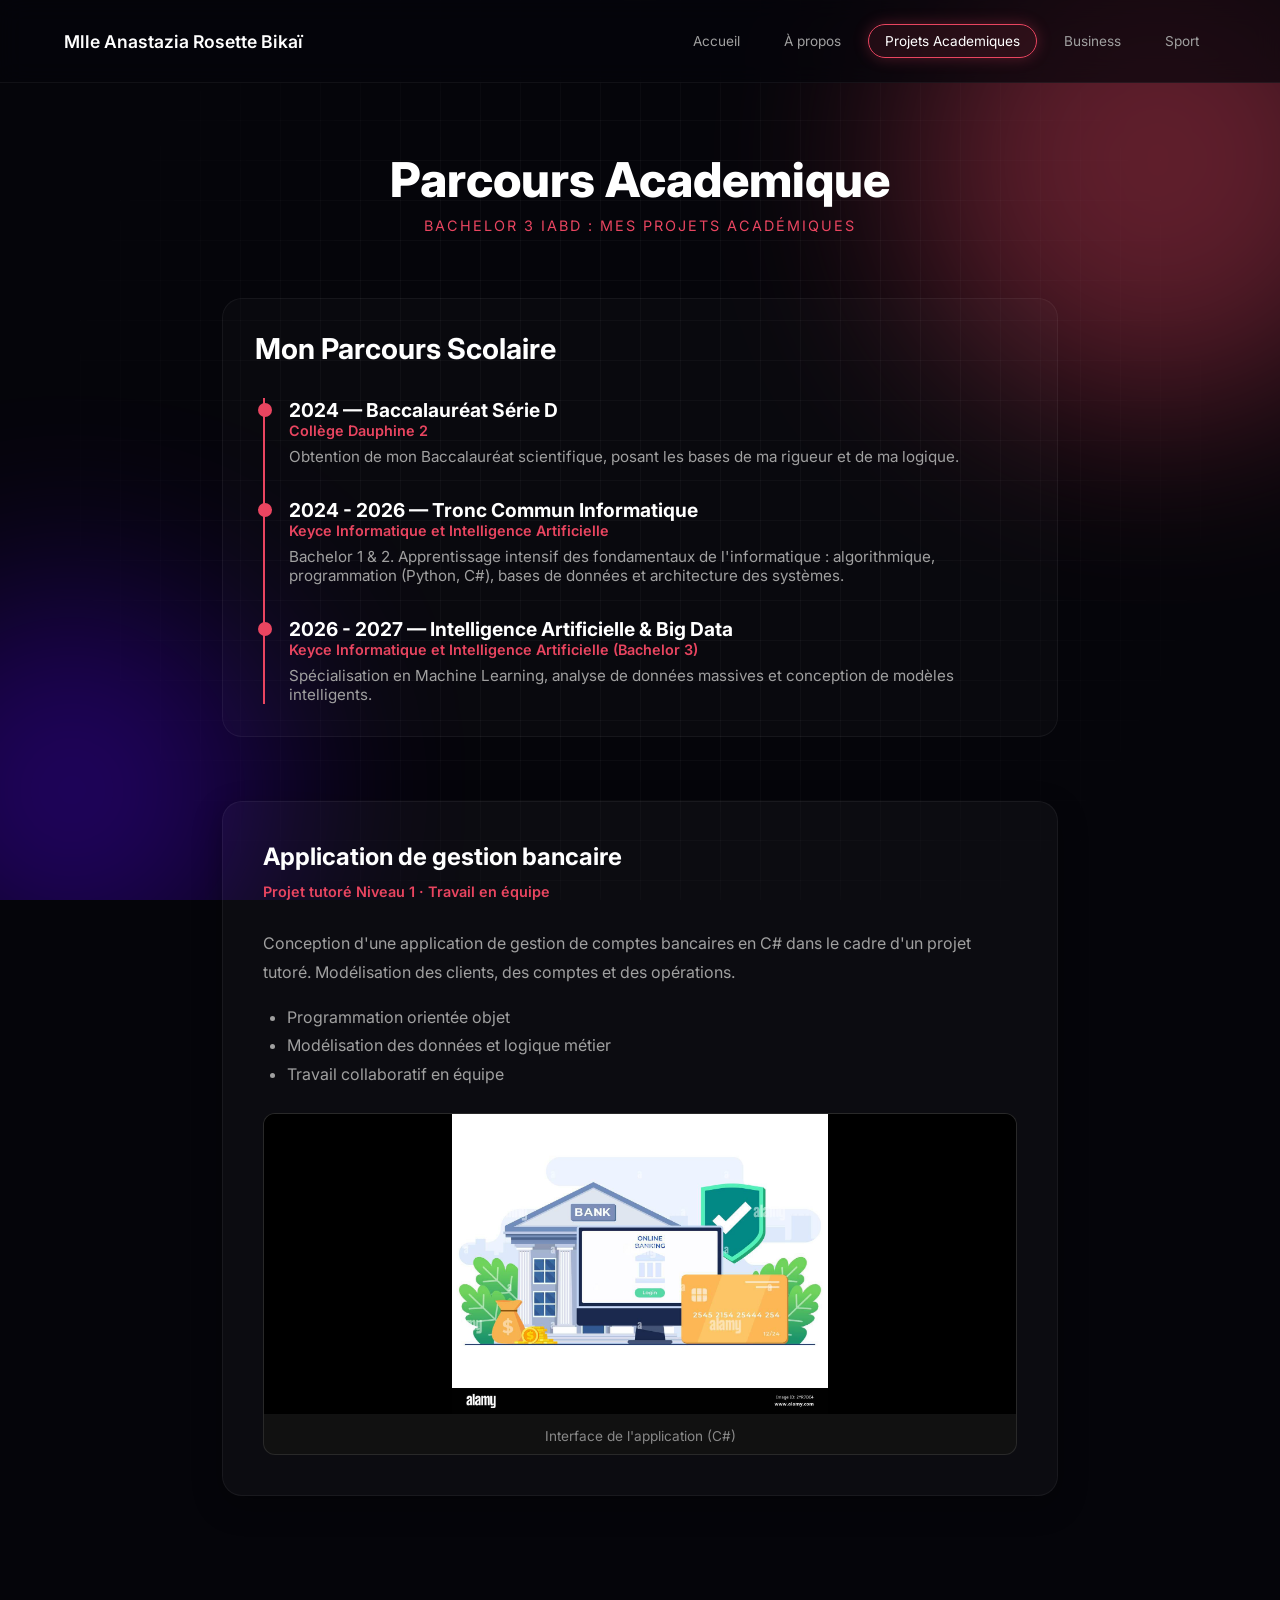
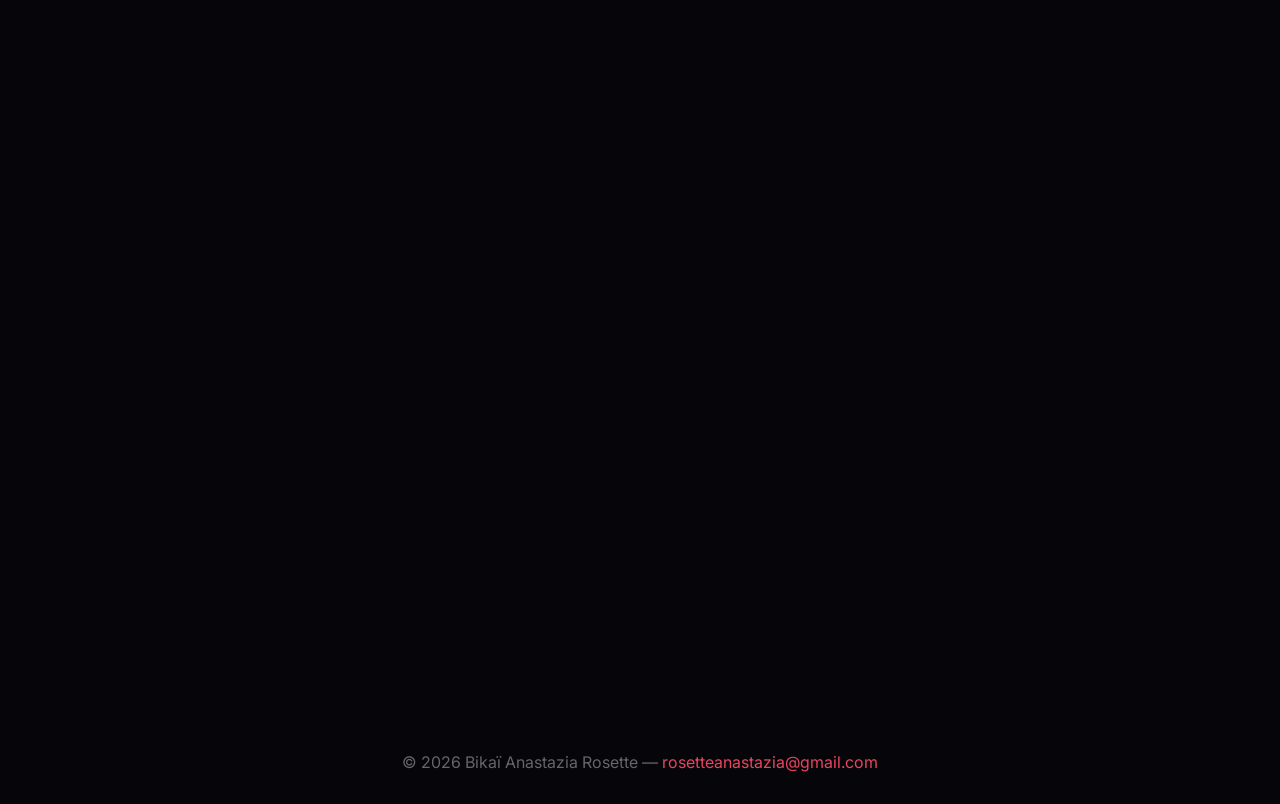
==== ecole.html @ e81abc1c "Premier envoi de mon portfolio" ====
<!DOCTYPE html>
<html lang="fr">
<head>
  <meta charset="UTF-8">
  <meta name="viewport" content="width=device-width, initial-scale=1.0">
  <title>Projets Académiques — Bikaï Anastazia Rosette</title>
  <link rel="stylesheet" href="style.css">
  <link href="https://fonts.googleapis.com/css2?family=Inter:wght@300;400;600;800&display=swap" rel="stylesheet">
  
  <!-- STYLE PROPRE POUR CETTE PAGE -->
  <style>
    .page-ecole-container {
      max-width: 900px;
      margin: 0 auto;
      padding: 150px 2rem 4rem 2rem;
      position: relative;
      z-index: 10;
    }
    
    .page-title {
      text-align: center;
      margin-bottom: 4rem;
    }
    .page-title h1 {
      font-size: 3rem;
      color: #fff;
      font-weight: 800;
      margin-bottom: 0.5rem;
    }
    .page-title p {
      color: #e94560;
      text-transform: uppercase;
      letter-spacing: 2px;
      font-size: 0.9rem;
    }

    /* LE STYLE DES CARTES (Très pro) */
    .projet-card {
      background: rgba(255, 255, 255, 0.03); /* Fond très léger */
      border: 1px solid rgba(255, 255, 255, 0.05);
      border-radius: 20px;
      padding: 2.5rem;
      margin-bottom: 3rem;
      box-shadow: 0 10px 30px rgba(0, 0, 0, 0.3);
    }

    .projet-card h3 {
      font-size: 1.5rem;
      color: #fff;
      margin-bottom: 0.5rem;
    }

    .projet-card .meta {
      color: #e94560;
      font-size: 0.9rem;
      font-weight: 600;
      margin-bottom: 1.5rem;
    }

    .projet-card p {
      color: #a0a0a0;
      line-height: 1.8;
      margin-bottom: 1rem;
    }
    
    .projet-card ul {
      color: #a0a0a0;
      margin-left: 1.5rem;
      margin-bottom: 1.5rem;
      line-height: 1.8;
    }

    /* LES IMAGES */
    .projet-images {
      display: flex;
      flex-wrap: wrap;
      gap: 1rem;
      margin-top: 1.5rem;
    }
    .projet-images figure {
      flex: 1;
      min-width: 250px;
      background: #111;
      border-radius: 12px;
      overflow: hidden;
      border: 1px solid rgba(255,255,255,0.1);
    }
    .projet-images img {
      width: 100%;
      height: auto;
      max-height: 300px;
      object-fit: contain; /* L'image est entière, pas coupée */
      background: #000;
    }
    .projet-images figcaption {
      text-align: center;
      font-size: 0.85rem;
      color: #888;
      padding: 10px;
    }

    /* ANIMATION (Apparition en cascade) */
    .element-anime {
      opacity: 0;
      transform: translateY(30px);
      transition: opacity 1s ease-out, transform 1s ease-out;
    }
    .element-anime.visible {
      opacity: 1;
      transform: translateY(0);
    }
  </style>
</head>
<body class="page-accueil">

  <div class="tech-background">
    <div class="glow-orb orb-1"></div>
    <div class="glow-orb orb-2"></div>
    <div class="grid-overlay"></div>
  </div>

  <nav class="navbar">
    <div class="logo">Mlle Anastazia Rosette Bikaï</div>
    <div class="nav-buttons">
      <a href="index.html" class="nav-btn">Accueil</a>
      <a href="apropos.html" class="nav-btn">À propos</a>
      <a href="ecole.html" class="nav-btn active">Projets Academiques</a>
      <a href="business.html" class="nav-btn">Business</a>
      <a href="sport.html" class="nav-btn">Sport</a>
    </div>
  </nav>

  <div class="page-ecole-container">
    
    <header class="page-title element-anime">
      <h1>Parcours Academique</h1>
      <p>Bachelor 3 IABD : Mes projets académiques</p>
    </header>
        <!-- ========================================== -->
    <!-- TON PARCOURS SCOLAIRE (TIMELINE)           -->
    <!-- ========================================== -->
    <div class="element-anime" style="margin-bottom: 4rem; background: rgba(255,255,255,0.02); padding: 2rem; border-radius: 20px; border: 1px solid rgba(255,255,255,0.05);">
      <h2 style="color: #fff; font-size: 1.8rem; margin-bottom: 2rem;">Mon Parcours Scolaire</h2>
      
      <div style="border-left: 2px solid #e94560; padding-left: 1.5rem; margin-left: 0.5rem;">
        
        <!-- Étape 1 : Bac -->
        <div style="margin-bottom: 2rem; position: relative;">
          <div style="position: absolute; left: -1.95rem; top: 5px; width: 14px; height: 14px; background: #e94560; border-radius: 50%;"></div>
          <h3 style="color: #fff; font-size: 1.2rem;">2024 — Baccalauréat Série D</h3>
          <p style="color: #e94560; font-weight: 600; font-size: 0.9rem; margin-bottom: 0.5rem;">Collège Dauphine 2</p>
          <p style="color: #a0a0a0; font-size: 0.95rem;">Obtention de mon Baccalauréat scientifique, posant les bases de ma rigueur et de ma logique.</p>
        </div>

        <!-- Étape 2 : Tronc Commun -->
        <div style="margin-bottom: 2rem; position: relative;">
          <div style="position: absolute; left: -1.95rem; top: 5px; width: 14px; height: 14px; background: #e94560; border-radius: 50%;"></div>
          <h3 style="color: #fff; font-size: 1.2rem;">2024 - 2026 — Tronc Commun Informatique</h3>
          <p style="color: #e94560; font-weight: 600; font-size: 0.9rem; margin-bottom: 0.5rem;">Keyce Informatique et Intelligence Artificielle</p>
          <p style="color: #a0a0a0; font-size: 0.95rem;">Bachelor 1 & 2. Apprentissage intensif des fondamentaux de l'informatique : algorithmique, programmation (Python, C#), bases de données et architecture des systèmes.</p>
        </div>

        <!-- Étape 3 : Bachelor 3 -->
        <div style="position: relative;">
          <div style="position: absolute; left: -1.95rem; top: 5px; width: 14px; height: 14px; background: #e94560; border-radius: 50%;"></div>
          <h3 style="color: #fff; font-size: 1.2rem;">2026 - 2027 — Intelligence Artificielle & Big Data</h3>
          <p style="color: #e94560; font-weight: 600; font-size: 0.9rem; margin-bottom: 0.5rem;">Keyce Informatique et Intelligence Artificielle (Bachelor 3)</p>
          <p style="color: #a0a0a0; font-size: 0.95rem;">Spécialisation en Machine Learning, analyse de données massives et conception de modèles intelligents.</p>
        </div>

      </div>
    </div>
    <!-- ========================================== -->

    <!-- PROJET 1 -->

    <!-- PROJET 1 -->
    <div class="projet-card element-anime">
      <h3>Application de gestion bancaire</h3>
      <p class="meta">Projet tutoré Niveau 1 · Travail en équipe</p>
      <p>Conception d'une application de gestion de comptes bancaires en C# dans le cadre d'un projet tutoré. Modélisation des clients, des comptes et des opérations.</p>
      <ul>
        <li>Programmation orientée objet</li>
        <li>Modélisation des données et logique métier</li>
        <li>Travail collaboratif en équipe</li>
      </ul>
      <div class="projet-images">
        <figure>
          <img src="images/ecole_banque.jpg" alt="Capture de l'application bancaire">
          <figcaption>Interface de l'application (C#)</figcaption>
        </figure>
      </div>
    </div>

    <!-- PROJET 2 -->
    <div class="projet-card element-anime">
      <h3>Projet GitHur Tronc Commun Informatique</h3>
      <p class="meta">Projet de Niveau 1 Réalisé en tronc commun informatique</p>
      <p>Réalisation d'un projet de travaux pratique en Github dans le cadre du tronc commun en informatique de niveau 1. Ce projet nous a permis de mettre en pratique les notions de base en programmation et en résolution de problèmes.</p>
      <ul>
        <li>Niveau : 1ère année (Tronc commun informatique)</li>
        <li>Travail en équipe et gestion de projet</li>
      </ul>
      <div class="projet-images">
        <figure>
          <img src="images/projet_groupe_github.png" alt="Aperçu du projet TPGITHUBR">
          <figcaption>Vue du projet de groupe en Tronc commun Niveau 1</figcaption>
        </figure>
      </div>
    </div>

    <!-- PROJET 3 -->
    <div class="projet-card element-anime">
      <h3>Création Graphique (Adobe Photoshop)</h3>
      <p class="meta">Projet scolaire · Design & Communication</p>
      <p>Apprentissage et maîtrise d'Adobe Photoshop pour la conception de supports de communication visuelle (flyers, affiches).</p>
      <ul>
        <li>Retouche d'images et création de visuels</li>
        <li>Mise en page et choix typographiques</li>
      </ul>
      <div class="projet-images">
        <figure>
          <img src="images/HOLL.png" alt="Flyer Photoshop 1">
          <figcaption>Réalisation d'un Hollock</figcaption>
        </figure>
        <figure>
          <img src="images/FF2.jpg" alt="Flyer Photoshop 2">
          <figcaption>Réalisation d'un flyer de grille de prix</figcaption>
        </figure>
        <figure>
          <img src="images/FF1.jpg" alt="Flyer Photoshop 3">
          <figcaption>Réalisation d'un flyer Publicitaire</figcaption>
        </figure>
      </div>
    </div>

    <!-- PROJET 4 -->
    <div class="projet-card element-anime">
      <h3>Algorithmique : Les Arbres de Décisionnel</h3>
      <p class="meta">Projet réalisé sous Code::Blocks · Application Console</p>
      <p>Étude et mise en pratique des notions d'arbres de décision vues en cours d'algorithmique. Réalisation d'exercices et de codes en langage C via l'interface Code::Blocks en mode console.</p>
      <ul>
        <li>Compréhension des structures de données (arbres)</li>
        <li>Mise en pratique de la logique algorithmique</li>
        <li>Exercices codés et exécutés en mode console</li>
      </ul>
      <div class="projet-images">
        <figure>
          <img src="images/code_algo.png" alt="Code algorithme">
          <figcaption>Aperçu du code utilisé</figcaption>
        </figure>
        <figure>
          <img src="images/resul.png" alt="Résultat">
          <figcaption>Aperçu du résultat à l'exécution</figcaption>
        </figure>
      </div>
    </div>

    <!-- PROJET 5 -->
    <div class="projet-card element-anime">
      <h3>À venir Projets IA</h3>
      <p class="meta">En cours d'apprentissage</p>
      <p>Cette section accueillera mes futurs projets en intelligence artificielle : machine learning, analyse de données, chatbots, etc...</p>
    </div>

    <!-- BOUTONS CONTACT -->
    <div class="element-anime" style="text-align: center; margin-top: 3rem; display: flex; justify-content: center; gap: 1rem; flex-wrap: wrap;">
      <a href="https://github.com/rosettegift" target="_blank" style="padding: 0.8rem 2rem; border-radius: 8px; text-decoration: none; font-weight: 700; background-color: #fff; color: #000;">Voir mon GitHub</a>
      <a href="https://wa.me/237683245860" target="_blank" style="padding: 0.8rem 2rem; border-radius: 8px; text-decoration: none; font-weight: 700; background-color: #25D366; color: #fff;">WhatsApp</a>
      <a href="mailto:rosetteanastazia@gmail.com" style="padding: 0.8rem 2rem; border-radius: 8px; text-decoration: none; font-weight: 700; background-color: #e94560; color: #fff;">Email</a>
    </div>

  </div>

  <footer style="position: relative; z-index: 10; text-align: center; padding: 2rem; color: #666; margin-top: 4rem;">
    <p>© 2026 Bikaï Anastazia Rosette — <a href="mailto:rosetteanastazia@gmail.com" style="color: #e94560; text-decoration: none;">rosetteanastazia@gmail.com</a></p>
  </footer>

  <script>
    document.addEventListener("DOMContentLoaded", function() {
      const elements = document.querySelectorAll('.element-anime');
      elements.forEach((el, index) => {
        setTimeout(() => {
          el.classList.add('visible');
        }, 300 + (index * 600)); // Apparition fluide, une par une
      });
    });
  </script>

</body>
</html>
---- style.css ----
/* =========================================
   RESET ET BASE
   ========================================= */
* {
  margin: 0;
  padding: 0;
  box-sizing: border-box;
}

body {
  font-family: 'Inter', sans-serif;
  background-color: #05050a;
  color: #e0e0e0;
  overflow-x: hidden;
}

/* =========================================
   FOND ANIMÉ (Grille et lumières)
   ========================================= */
.tech-background {
  position: fixed; top: 0; left: 0;
  width: 100vw; height: 100vh;
  z-index: -1;
  background-color: #05050a;
  overflow: hidden;
}

.glow-orb {
  position: absolute; border-radius: 50%;
  filter: blur(100px); opacity: 0.4;
}
.orb-1 { width: 500px; height: 500px; background: #e94560; top: -10%; right: -10%; animation: floatOrb 15s infinite alternate ease-in-out; }
.orb-2 { width: 400px; height: 400px; background: #4a00e0; bottom: -10%; left: -10%; animation: floatOrb 20s infinite alternate-reverse ease-in-out; }

.grid-overlay {
  position: absolute; top: 0; left: 0; width: 100%; height: 100%;
  background-image: 
    linear-gradient(rgba(255, 255, 255, 0.03) 1px, transparent 1px),
    linear-gradient(90deg, rgba(255, 255, 255, 0.03) 1px, transparent 1px);
  background-size: 40px 40px;
  animation: moveGrid 20s linear infinite;
  mask-image: radial-gradient(circle at center, black 40%, transparent 80%);
  -webkit-mask-image: radial-gradient(circle at center, black 40%, transparent 80%);
}

@keyframes floatOrb {
  0% { transform: translate(0, 0) scale(1); }
  100% { transform: translate(-50px, 50px) scale(1.2); }
}
@keyframes moveGrid {
  0% { background-position: 0 0; }
  100% { background-position: 40px 40px; }
}

/* =========================================
   NAVIGATION
   ========================================= */
.navbar {
  display: flex; justify-content: space-between; align-items: center;
  padding: 1.5rem 5%; position: fixed; top: 0; width: 100%; z-index: 100;
  background: rgba(5, 5, 10, 0.7); backdrop-filter: blur(12px);
  border-bottom: 1px solid rgba(255, 255, 255, 0.05);
}

.logo { font-size: 1.1rem; font-weight: 600; color: #fff; }
.nav-buttons { display: flex; gap: 10px; }

.nav-btn {
  text-decoration: none; color: #a0a0a0; font-size: 0.85rem;
  padding: 8px 16px; border-radius: 20px; border: 1px solid transparent; transition: all 0.3s ease;
}
.nav-btn:hover, .nav-btn.active {
  color: #fff; background: rgba(233, 69, 96, 0.1); border-color: #e94560;
  box-shadow: 0 0 15px rgba(233, 69, 96, 0.3);
}

/* =========================================
   STRUCTURE EN 2 COLONNES (Photo à gauche, Texte à droite)
   ========================================= */

.hero-split {
  display: flex;
  align-items: center;
  justify-content: space-between;
  min-height: 100vh;
  padding: 120px 10% 0 10%;
  gap: 5rem;
  position: relative;
  z-index: 10;
}

/* --- La photo à gauche --- */
.hero-image-wrapper {
  flex: 1;
  display: flex;
  justify-content: flex-start; /* Colle la photo à gauche */
  height: 80vh;
}

.hero-photo {
  width: 100%;
  max-width: 400px;
  height: 100%;
  object-fit: cover;
  border-radius: 20px;
  border: 1px solid rgba(255, 255, 255, 0.1);
  box-shadow: 0 20px 50px rgba(0, 0, 0, 0.8), 0 0 30px rgba(233, 69, 96, 0.2);
}

/* --- Le texte à droite --- */
.hero-text {
  flex: 1;
  text-align: left;
}

.hero-text h1 {
  font-size: 3.5rem;
  line-height: 1.1;
  color: #fff;
  font-weight: 800;
  margin-bottom: 0.5rem;
}

.text-outline {
  color: transparent;
  -webkit-text-stroke: 1px #fff;
}

.hero-text .subtitle {
  font-size: 1rem;
  color: #e94560;
  font-weight: 600;
  text-transform: uppercase;
  letter-spacing: 2px;
  margin-bottom: 1.5rem;
}

.hero-text .description {
  font-size: 1.1rem;
  color: #a0a0a0;
  margin-bottom: 2.5rem;
  line-height: 1.8;
}

/* =========================================
   BOUTONS
   ========================================= */
.social-buttons {
  display: flex; gap: 1rem; flex-wrap: wrap; justify-content: center; /* Centre les boutons */
}

.btn {
  padding: 0.8rem 1.8rem; border-radius: 8px; text-decoration: none;
  font-weight: 600; transition: all 0.3s ease; font-size: 0.9rem;
}

.btn-social {
  background: rgba(255, 255, 255, 0.05); color: #fff; 
  border: 1px solid rgba(255, 255, 255, 0.1); backdrop-filter: blur(5px);
}

.btn-social:hover {
  border-color: #e94560; color: #e94560; transform: translateY(-2px); background: rgba(233, 69, 96, 0.1);
}

/* =========================================
   IMAGE
   ========================================= */
.hero-image-wrapper {
  flex: 1; /* Prend l'autre moitié de l'espace */
  display: flex;
  justify-content: flex-end; /* Colle la photo à droite */
  align-items: center;
  height: 100%; /* Prend toute la hauteur */
}

.hero-photo {
  width: 100%;
  max-width: 450px; /* Largeur max de la photo */
  height: 80vh; /* La photo prend 80% de la hauteur de l'écran */
  object-fit: cover; /* Remplit le cadre sans déformer */
  border-radius: 20px;
  border: 1px solid rgba(255, 255, 255, 0.1);
  box-shadow: 0 20px 50px rgba(0, 0, 0, 0.8), 0 0 30px rgba(233, 69, 96, 0.2);
}


/* =========================================
   ANIMATION D'APPARITION (Fade In Up)
   ========================================= */

.fade-in-up {
  opacity: 0;
  transform: translateY(30px);
  animation: slideUp 0.8s cubic-bezier(0.16, 1, 0.3, 1) forwards;
}

.delay-1 { animation-delay: 0.2s; }
.delay-2 { animation-delay: 0.4s; }

@keyframes slideUp {
  to {
    opacity: 1;
    transform: translateY(0);
  }
}

/* Responsive mobile */
@media (max-width: 900px) {
.hero-split {
  display: flex;
  align-items: center; /* Aligne le texte et la photo au milieu verticalement */
  justify-content: space-between;
  min-height: 100vh; /* Prend toute la hauteur de l'écran */
  padding: 0 5%; /* Réduit un peu les marges sur les côtés */
  gap: 4rem;
  position: relative;
  z-index: 10;
}
  .navbar { flex-direction: column; gap: 1rem; }
  .hero-text h1 { font-size: 2.5rem; }
}
.hero-text {
  flex: 1; /* Prend la moitié de l'espace */
  max-width: 600px;
  text-align: left; /* Aligne à gauche */
  display: flex;
  flex-direction: column;
  align-items: flex-start;
}

/* =========================================
  BOUTONS AVEC COULEURS
   ========================================= */
.social-buttons {
  display: flex;
  gap: 1rem;
  flex-wrap: wrap;
  justify-content: flex-start; /* Aligne les boutons à gauche */
  margin-top: 2rem;
}

.btn {
  padding: 0.8rem 2rem;
  border-radius: 8px;
  text-decoration: none;
  font-weight: 700;
  transition: all 0.3s ease;
  font-size: 1rem;
  display: inline-block;
  border: none;
}

/* Bouton WhatsApp : Vert officiel */
.btn-whatsapp {
  background-color: #25D366; 
  color: #fff;
  box-shadow: 0 4px 15px rgba(37, 211, 102, 0.3);
}

.btn-whatsapp:hover {
  background-color: #1da851;
  transform: translateY(-3px);
  box-shadow: 0 8px 25px rgba(37, 211, 102, 0.5);
}

/* Bouton Email : Ta couleur Rose */
.btn-email {
  background-color: #e94560; 
  color: #fff;
  box-shadow: 0 4px 15px rgba(233, 69, 96, 0.3);
}

.btn-email:hover {
  background-color: #c73652;
  transform: translateY(-3px);
  box-shadow: 0 8px 25px rgba(233, 69, 96, 0.5);
}

/* =========================================
   PAGE À PROPOS (DESIGN 2 COLONNES)
   ========================================= */

.about-layout {
  display: flex;
  gap: 4rem; 
  align-items: center; /* Centre la photo et le texte sur la même ligne */
  text-align: left;
  margin-top: 2rem;
}

.about-layout {
  display: flex;
  gap: 4rem; 
  align-items: center; /* Centre la photo et le texte sur la même ligne */
  text-align: left;
  margin-top: 2rem;
}

/* La colonne de gauche (Photo) */
.about-image-col {
  flex: 0 0 350px; 
}

.about-photo {
  width: 100%;
  max-width: 350px; /* Ajuste la taille de la photo ici */
  height: auto;
  border-radius: 20px; 
  border: 2px solid rgba(255, 255, 255, 0.1);
  box-shadow: 0 15px 40px rgba(0, 0, 0, 0.5), 0 0 20px rgba(233, 69, 96, 0.2);
}

/* La colonne de droite (Texte) */
.about-text-col {
  flex: 1; 
  display: flex;
  flex-direction: column;
  justify-content: center; 
}

/* Animation d'apparition fluide */
.fade-in-up {
  opacity: 0;
  transform: translateY(30px);
  animation: slideUp 0.8s cubic-bezier(0.16, 1, 0.3, 1) forwards;
}

@keyframes slideUp {
  to {
    opacity: 1;
    transform: translateY(0);
  }
}

.about-text-col p {
  font-size: 1.05rem;
  line-height: 1.8;
  color: #a0a0a0; /* Gris clair pour le texte */
  margin-bottom: 1.2rem;
}

.about-text-col strong {
  color: #ffffff; /* Met les mots importants en blanc pur */
}

.about-text-col .intro-text {
  font-size: 1.15rem;
  color: #ffffff;
  margin-bottom: 1.5rem;
}

/* Le message de fin */
.about-conclusion-box {
  margin-top: 3rem;
  padding-top: 2rem;
  border-top: 1px solid rgba(255, 255, 255, 0.1);
}


.about .conclusion {
  border-left: 4px solid #e94560;
  padding-left: 1.5rem;
  color: #a0a0a0;
  font-size: 1.05rem;
  line-height: 1.8;
  font-style: italic;
}

/* Responsive téléphone */
@media (max-width: 768px) {
  .about-layout {
    flex-direction: column; 
    text-align: center; 
    gap: 2rem;
  }
  .about-image-col {
    flex: 0 0 auto;
    width: 100%;
    max-width: 250px;
    margin: 0 auto;
  }
  .about .conclusion {
    border-left: none;
    border-top: 3px solid #e94560;
    padding-left: 0;
    padding-top: 1rem;
    text-align: center;
  }
}

/* =========================================
   DÉFILEMENT FLUIDE (SMOOTH SCROLL)
   ========================================= */
html {
  scroll-behavior: smooth; /* C'est la ligne magique qui rend le défilement fluide */
}

/* On s'assure que les sections ont de l'espace et une hauteur minimum */
section {
  min-height: 100vh;
  display: flex;
  flex-direction: column;
  justify-content: center;
  position: relative;
  z-index: 10;
}

/* Ajustement pour que le menu fixe ne cache pas le haut des sections */
#accueil, #apropos, #ecole, #business, #sport {
  scroll-margin-top: 100px;
}

/* =========================================
   INDICATEUR DE SCROLL (Flèche animée)
   ========================================= */
.scroll-indicator {
  position: absolute;
  bottom: 30px; left: 50%;
  transform: translateX(-50%);
  display: flex; flex-direction: column;
  align-items: center; gap: 10px;
  opacity: 0.7; font-size: 0.8rem; color: #fff;
  z-index: 20;
}

.arrow {
  width: 15px; height: 15px;
  border-right: 2px solid #e94560;
  border-bottom: 2px solid #e94560;
  transform: rotate(45deg);
  animation: bounce 2s infinite;
}

@keyframes bounce {
  0%, 20%, 50%, 80%, 100% { transform: translateY(0) rotate(45deg); }
  40% { transform: translateY(-10px) rotate(45deg); }
  60% { transform: translateY(-5px) rotate(45deg); }
}

html {
  scroll-behavior: smooth;
}

section {
  min-height: 100vh;
  display: flex;
  flex-direction: column;
  justify-content: center;
  position: relative;
  z-index: 10;
}

#accueil, #apropos, #ecole, #business, #sport {
  scroll-margin-top: 100px; 
}


/* L'animation de base : plus lente (1.5s au lieu de 0.8s) */
.fade-in-up {
  opacity: 0;
  transform: translateY(40px);
  /* L'animation dure maintenant 2.5 secondes */
  animation: slideUp 2.5s cubic-bezier(0.16, 1, 0.3, 1) forwards;
}

@keyframes slideUp {
  to {
    opacity: 1;
    transform: translateY(0);
  }
}

/* --- LES DÉLAIS (à ajouter dans ton HTML) --- */

/* Le titre apparaît après 0.5s */
.delay-1 { animation-delay: 0.5s; }

/* La description apparaît après 2s (le temps de lire le titre) */
.delay-2 { animation-delay: 2s; }

/* Les boutons apparaissent après 3.5s */
.delay-3 { animation-delay: 3.5s; }

/* La photo apparaît après 4.5s */
.delay-4 { animation-delay: 4.5s; }

    <!-- TEXTE A GAUCHE -->
    <div id="mon-texte">
      <h1 class="fade-in-up delay-1" style="...">Bikaï Anastazia...</h1>
      <p class="fade-in-up delay-2" style="...">Étudiante en Intelligence...</p>
      <div class="fade-in-up delay-3" style="...">[Boutons]</div>
    </div>

    <!-- PHOTO A DROITE -->
    <div id="mon-image-box" class="fade-in-up delay-4">
      <img src="images/pp.jpeg" alt="...">
    </div>

/* =========================================
   CORRECTION DU CARROUSEL BUSINESS (Images entières)
========================================= */

.carrousel-articles {
  display: flex;
  gap: 1.5rem;
  overflow-x: auto;
  padding: 1rem 0;
  scroll-snap-type: x mandatory;
}

.article-item {
  flex: 0 0 auto;
  width: 220px; /* Largeur de la carte */
  background: rgba(255, 255, 255, 0.03); /* Fond sombre transparent */
  border: 1px solid rgba(255, 255, 255, 0.08);
  border-radius: 15px;
  overflow: hidden;
  scroll-snap-align: start;
  display: flex;
  flex-direction: column;
}

.article-item img {
  width: 100%;
  height: 200px; /* Hauteur fixe pour l'image */
  object-fit: contain; /* C'EST LA LIGNE MAGIQUE : L'image est entière, pas coupée */
  background-color: #fff; /* Fond blanc derrière l'image pour bien la voir */
  padding: 10px; /* Un peu d'espace autour de l'image */
}

.article-item p {
  font-size: 0.85rem;
  color: #e0e0e0;
  padding: 15px 10px;
  text-align: center;
  margin: 0;
  font-weight: 500;
  display: -webkit-box;
  -webkit-line-clamp: 3; /* Limite le texte à 3 lignes max */
  -webkit-box-orient: vertical;
  overflow: hidden;
}

/* =========================================
   PAGE BUSINESS (Design Pro & Animé)
   ========================================= */

.container-business {
  max-width: 1000px;
  margin: 0 auto;
  padding: 150px 2rem 4rem 2rem;
  position: relative;
  z-index: 10;
}

/* En-tête de la page */
.header-business {
  text-align: center;
  margin-bottom: 3rem;
}
.header-business h1 {
  font-size: 3rem;
  color: #fff;
  font-weight: 800;
  margin: 0;
}
.header-business p {
  color: #e94560;
  text-transform: uppercase;
  letter-spacing: 2px;
  font-size: 0.9rem;
  margin-top: 0.5rem;
}

/* La grande carte */
.carte-business {
  background: rgba(255, 255, 255, 0.03);
  border: 1px solid rgba(255, 255, 255, 0.08);
  border-radius: 20px;
  padding: 2.5rem;
  margin-bottom: 3rem;
  box-shadow: 0 10px 30px rgba(0, 0, 0, 0.3);
}

/* En-tête ANA'S SHOP */
.entete-anas-shop {
  text-align: center;
  margin-bottom: 1.5rem;
}
.entete-anas-shop img {
  max-width: 120px;
  border-radius: 15px;
}
.entete-anas-shop h3 {
  color: #fff;
  font-size: 1.8rem;
  margin: 1rem 0 0.5rem 0;
}
.sous-titre-anas {
  color: #e94560;
  font-weight: 600;
  margin: 0;
}
.description-anas {
  color: #a0a0a0;
  max-width: 600px;
  margin: 0.5rem auto 0 auto;
}

.titre-articles {
  text-align: center;
  color: #fff;
  font-size: 1.2rem;
  margin: 2rem 0 1rem 0;
}

/* LA GRILLE D'ARTICLES (C'est ça que tu veux) */
.grille-articles {
  display: grid;
  grid-template-columns: repeat(auto-fill, minmax(160px, 1fr));
  gap: 15px;
  margin-top: 1.5rem;
}

.carte-article {
  background: #fff;
  border-radius: 12px;
  overflow: hidden;
  text-align: center;
  transition: transform 0.3s ease;
}

.carte-article:hover {
  transform: translateY(-5px);
}

.carte-article img {
  width: 100%;
  height: 150px;
  object-fit: contain; /* L'image est entière ! */
  background: #fff;
  padding: 5px;
  box-sizing: border-box;
}

.carte-article p {
  padding: 10px;
  color: #333;
  font-size: 0.85rem;
  font-weight: bold;
  margin: 0;
}

/* En-tête Boostage */
.entete-boost {
  text-align: center;
  margin-bottom: 2rem;
}
.entete-boost h3 {
  color: #fff;
  font-size: 1.8rem;
  margin: 0 0 0.5rem 0;
}
.entete-boost p {
  color: #e94560;
  font-weight: 600;
  margin: 0;
}

/* Galerie Boostage */
.galerie-boost {
  display: flex;
  gap: 20px;
  justify-content: center;
  flex-wrap: wrap;
}
.galerie-boost figure {
  background: #fff;
  padding: 10px;
  border-radius: 12px;
  margin: 0;
  max-width: 300px;
  width: 100%;
}
.galerie-boost img {
  width: 100%;
  height: 200px;
  object-fit: contain;
}
.galerie-boost figcaption {
  text-align: center;
  color: #333;
  font-weight: bold;
  margin-top: 10px;
}

/* Footer */
.footer-business {
  text-align: center;
  padding: 2rem;
  color: #666;
  position: relative;
  z-index: 10;
}
.footer-business a {
  color: #e94560;
  text-decoration: none;
}

/* L'ANIMATION (Invisible au début, puis apparaît) */
.element-anime {
  opacity: 0;
  transform: translateY(30px);
  transition: opacity 1s ease-out, transform 1s ease-out;
}
.element-anime.visible {
  opacity: 1;
  transform: translateY(0);
}
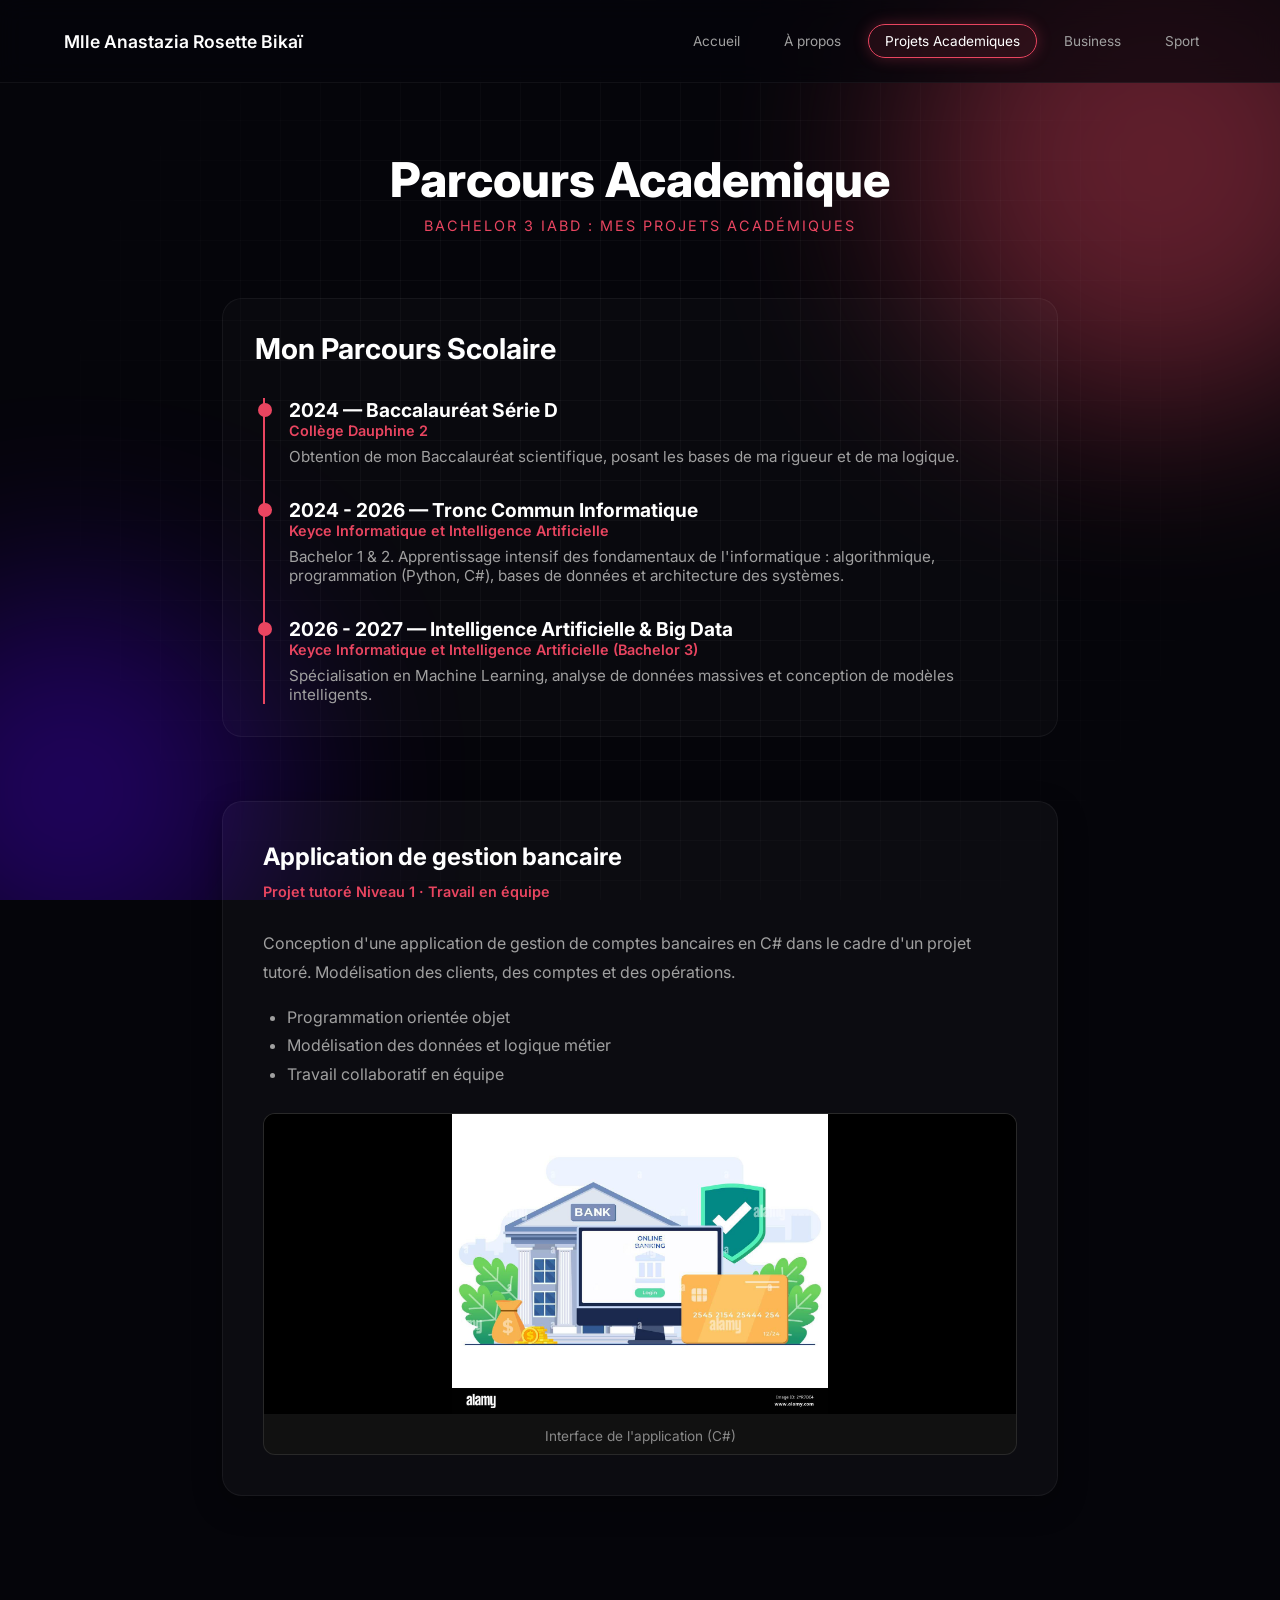
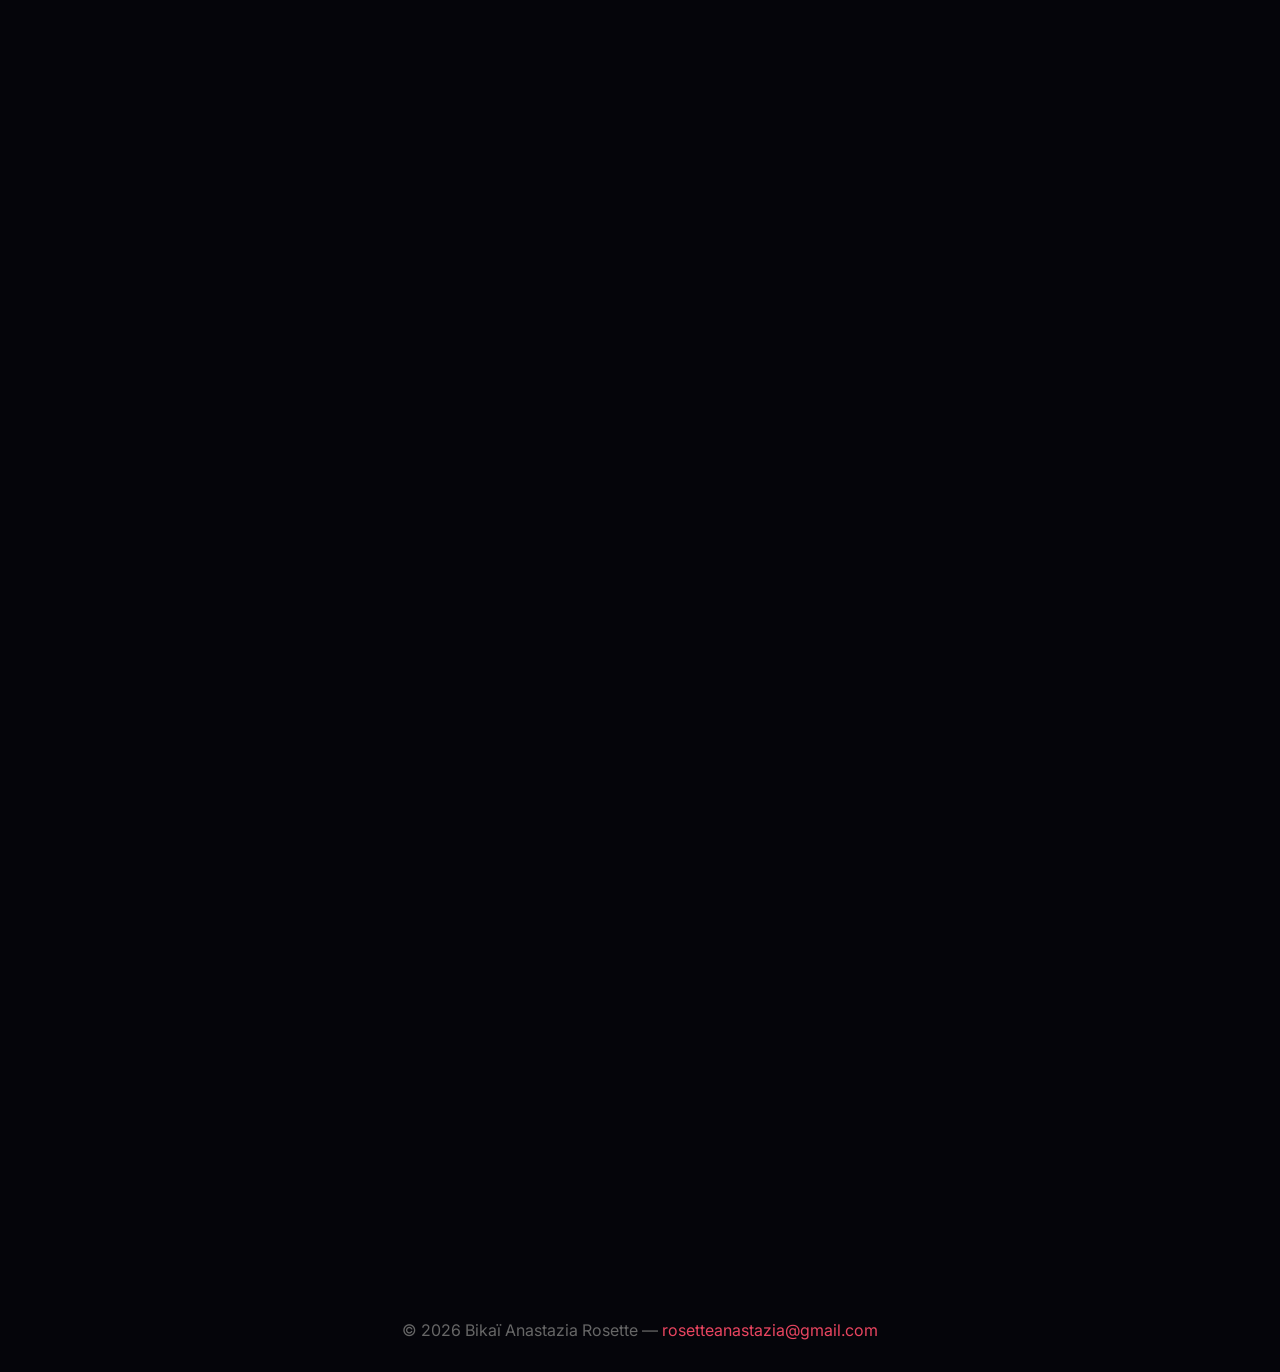
==== commit ab346465: "Correction finale des images" ====
--- a/ecole.html
+++ b/ecole.html
@@ -211,7 +211,7 @@
 
     <!-- PROJET 3 -->
     <div class="projet-card element-anime">
-      <h3>Création Graphique (Adobe Photoshop)</h3>
+      <h3>Création Affiche, Flyer et Hollock avec Adobe Photoshop</h3>
       <p class="meta">Projet scolaire · Design & Communication</p>
       <p>Apprentissage et maîtrise d'Adobe Photoshop pour la conception de supports de communication visuelle (flyers, affiches).</p>
       <ul>
@@ -220,15 +220,15 @@
       </ul>
       <div class="projet-images">
         <figure>
-          <img src="images/HOLL.png" alt="Flyer Photoshop 1">
+          <img src="images/flyer1.png" alt="Flyer Photoshop 1">
           <figcaption>Réalisation d'un Hollock</figcaption>
         </figure>
         <figure>
-          <img src="images/FF2.jpg" alt="Flyer Photoshop 2">
+          <img src="images/ff2.jpg" alt="Flyer Photoshop 2">
           <figcaption>Réalisation d'un flyer de grille de prix</figcaption>
         </figure>
         <figure>
-          <img src="images/FF1.jpg" alt="Flyer Photoshop 3">
+          <img src="images/ff1.jpg" alt="Flyer Photoshop 3">
           <figcaption>Réalisation d'un flyer Publicitaire</figcaption>
         </figure>
       </div>
